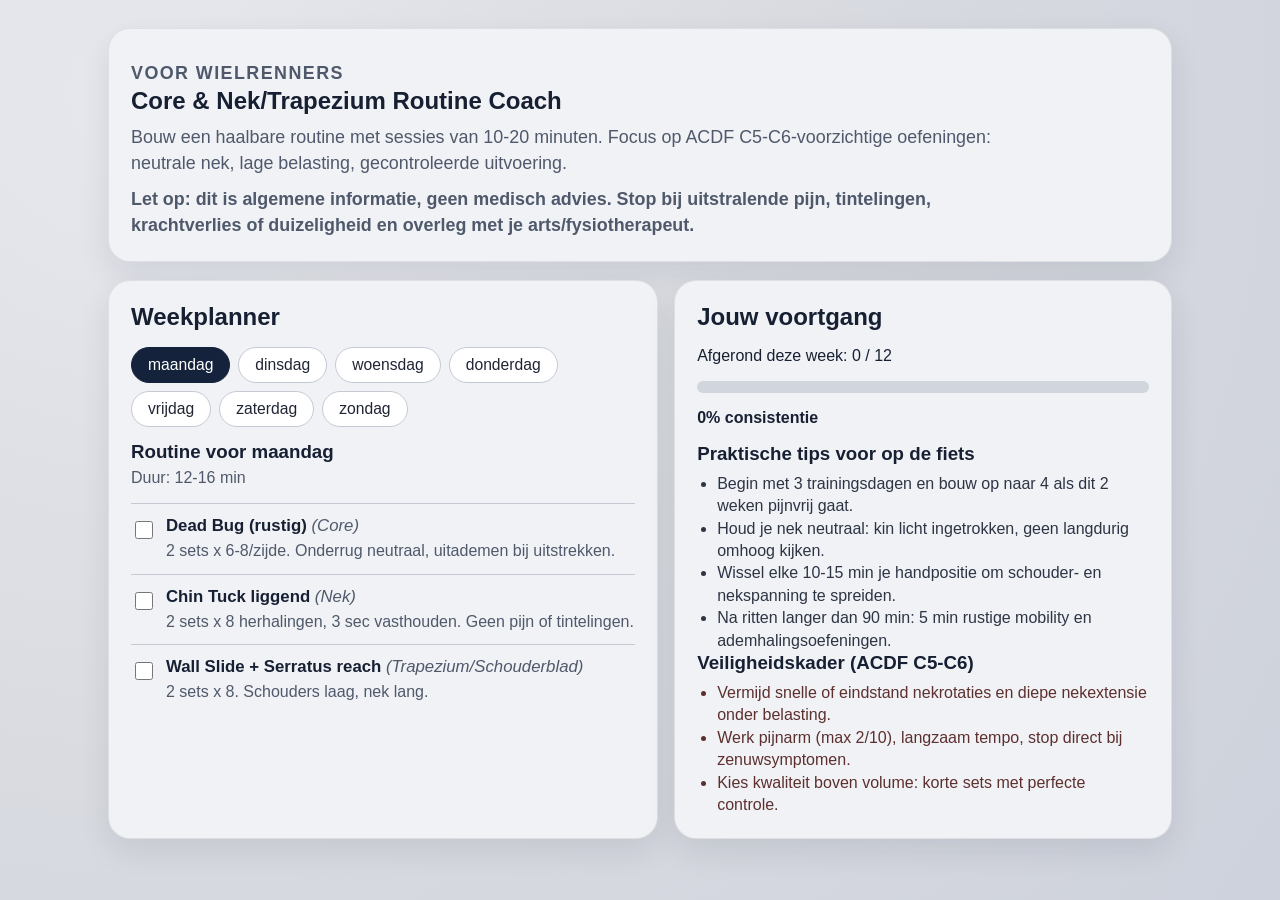
==== index.html @ ab3a2b02 "Create cyclist-safe routine web app and GitHub Pages deploy" ====
<!doctype html>
<html lang="nl">
  <head>
    <meta charset="UTF-8" />
    <meta name="viewport" content="width=device-width, initial-scale=1.0" />
    <title>Core & Nek/Trapezium Routine Coach</title>
    <link rel="stylesheet" href="styles.css" />
  </head>
  <body>
    <main class="app-shell">
      <section class="hero card">
        <p class="eyebrow">Voor wielrenners</p>
        <h1>Core & Nek/Trapezium Routine Coach</h1>
        <p>
          Bouw een haalbare routine met sessies van 10-20 minuten. Focus op ACDF C5-C6-voorzichtige
          oefeningen: neutrale nek, lage belasting, gecontroleerde uitvoering.
        </p>
        <p class="disclaimer">
          Let op: dit is algemene informatie, geen medisch advies. Stop bij uitstralende pijn, tintelingen,
          krachtverlies of duizeligheid en overleg met je arts/fysiotherapeut.
        </p>
      </section>

      <section class="content-grid">
        <section class="card planner">
          <h2>Weekplanner</h2>
          <div id="dayChips" class="chips"></div>

          <div class="planner-header">
            <h3 id="routineTitle">Routine</h3>
            <p id="routineDuration" class="muted"></p>
          </div>

          <ul id="exerciseList" class="exercise-list"></ul>
        </section>

        <aside class="card progress">
          <h2>Jouw voortgang</h2>
          <p id="doneText">Afgerond deze week: 0 / 12</p>
          <div class="bar-track" aria-hidden="true">
            <div id="barFill" class="bar-fill"></div>
          </div>
          <p id="consistencyText" class="consistency">0% consistentie</p>

          <h3>Praktische tips voor op de fiets</h3>
          <ul class="tips">
            <li>Begin met 3 trainingsdagen en bouw op naar 4 als dit 2 weken pijnvrij gaat.</li>
            <li>Houd je nek neutraal: kin licht ingetrokken, geen langdurig omhoog kijken.</li>
            <li>Wissel elke 10-15 min je handpositie om schouder- en nekspanning te spreiden.</li>
            <li>Na ritten langer dan 90 min: 5 min rustige mobility en ademhalingsoefeningen.</li>
          </ul>

          <h3>Veiligheidskader (ACDF C5-C6)</h3>
          <ul class="tips warning">
            <li>Vermijd snelle of eindstand nekrotaties en diepe nekextensie onder belasting.</li>
            <li>Werk pijnarm (max 2/10), langzaam tempo, stop direct bij zenuwsymptomen.</li>
            <li>Kies kwaliteit boven volume: korte sets met perfecte controle.</li>
          </ul>
        </aside>
      </section>
    </main>

    <script src="app.js"></script>
  </body>
</html>
---- styles.css ----
:root {
  --bg: #d9dbe1;
  --card: #eff1f4;
  --text: #172033;
  --muted: #4f596b;
  --line: #c4c9d4;
  --accent: #14223b;
  --accent-soft: #e2e8f5;
  --ok: #2f6f5e;
}

* {
  box-sizing: border-box;
}

body {
  margin: 0;
  font-family: "Segoe UI", "Avenir Next", sans-serif;
  background: radial-gradient(circle at 10% 10%, #e6e8ee 0%, var(--bg) 48%, #ced2dc 100%);
  color: var(--text);
}

.app-shell {
  max-width: 1120px;
  margin: 0 auto;
  padding: 28px;
  min-height: 100vh;
}

.card {
  background: color-mix(in oklab, var(--card) 92%, white 8%);
  border: 1px solid rgba(0, 0, 0, 0.08);
  border-radius: 22px;
  padding: 22px;
  box-shadow: 0 12px 32px rgba(16, 20, 28, 0.09);
}

.hero h1,
h2,
h3 {
  margin: 0;
}

.hero p {
  margin: 10px 0 0;
  max-width: 900px;
  color: var(--muted);
  font-size: 1.12rem;
  line-height: 1.45;
}

.eyebrow {
  font-size: 0.88rem;
  letter-spacing: 0.08em;
  text-transform: uppercase;
  color: var(--ok);
  font-weight: 650;
}

.disclaimer {
  font-size: 0.93rem;
  color: #5b2f2f;
  font-weight: 550;
}

.content-grid {
  margin-top: 18px;
  display: grid;
  grid-template-columns: 1.05fr 0.95fr;
  gap: 16px;
}

.chips {
  display: flex;
  flex-wrap: wrap;
  gap: 8px;
  margin: 16px 0 10px;
}

.chip {
  border: 1px solid var(--line);
  border-radius: 999px;
  background: #fff;
  color: #202534;
  padding: 8px 16px;
  font-size: 0.98rem;
  cursor: pointer;
  transition: 120ms ease;
}

.chip.active {
  background: var(--accent);
  color: #fff;
  border-color: var(--accent);
}

.planner-header {
  margin: 14px 0 6px;
}

.muted {
  color: var(--muted);
  margin-top: 6px;
}

.exercise-list {
  list-style: none;
  margin: 0;
  padding: 0;
}

.exercise-item {
  border-top: 1px solid var(--line);
  padding: 12px 0;
}

.exercise-row {
  display: flex;
  align-items: flex-start;
  gap: 10px;
}

.exercise-title {
  margin: 0;
  font-size: 1.34rem;
}

.exercise-label {
  margin: 0;
  font-size: 1.05rem;
  font-weight: 650;
}

.focus {
  color: var(--muted);
  font-style: italic;
  font-weight: 500;
}

.exercise-note {
  margin: 4px 0 0;
  color: var(--muted);
  line-height: 1.35;
}

.optional {
  color: #36545f;
  font-size: 0.86rem;
  margin-left: 4px;
  font-weight: 600;
}

.bar-track {
  width: 100%;
  height: 12px;
  border-radius: 99px;
  background: #d0d5de;
  overflow: hidden;
  margin: 8px 0 10px;
}

.bar-fill {
  width: 0%;
  height: 100%;
  border-radius: inherit;
  background: linear-gradient(90deg, #1d2e53, #2f6f5e);
  transition: width 180ms ease;
}

.consistency {
  font-weight: 650;
}

.tips {
  margin: 8px 0 0;
  padding-left: 20px;
  color: #2d3444;
  line-height: 1.4;
}

.warning {
  color: #5d2f2f;
}

input[type="checkbox"] {
  margin-top: 5px;
  width: 18px;
  height: 18px;
}

@media (max-width: 900px) {
  .app-shell {
    padding: 16px;
  }

  .content-grid {
    grid-template-columns: 1fr;
  }

  .hero p {
    font-size: 1rem;
  }
}
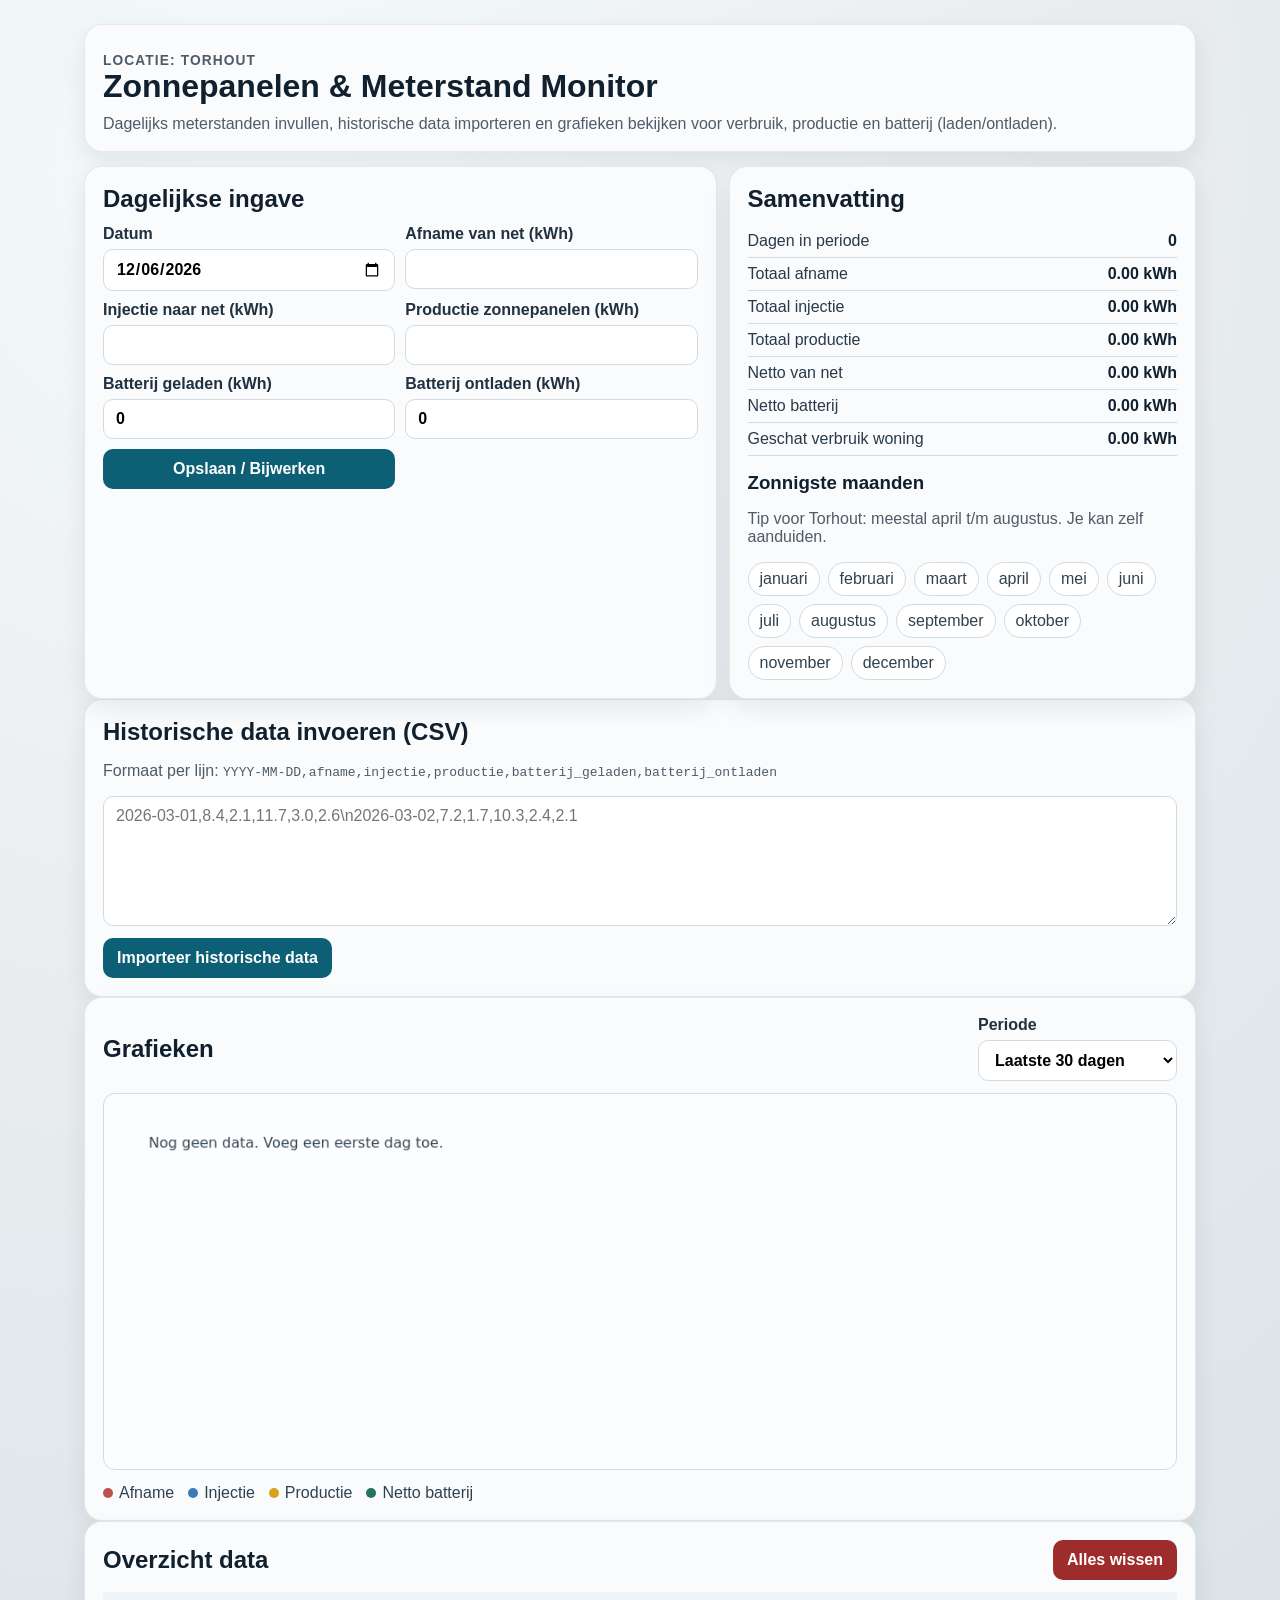
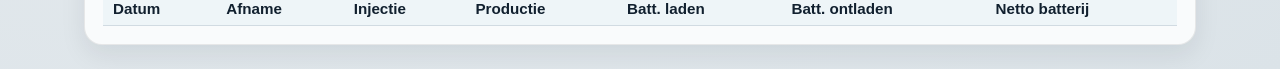
==== commit a4224e1f: "Nieuwe zonnepanelen monitor website" ====
--- a/index.html
+++ b/index.html
@@ -3,60 +3,120 @@
   <head>
     <meta charset="UTF-8" />
     <meta name="viewport" content="width=device-width, initial-scale=1.0" />
-    <title>Core & Nek/Trapezium Routine Coach</title>
+    <title>Zonnepanelen Monitor - Torhout</title>
     <link rel="stylesheet" href="styles.css" />
   </head>
   <body>
-    <main class="app-shell">
-      <section class="hero card">
-        <p class="eyebrow">Voor wielrenners</p>
-        <h1>Core & Nek/Trapezium Routine Coach</h1>
+    <main class="container">
+      <header class="hero card">
+        <p class="eyebrow">Locatie: Torhout</p>
+        <h1>Zonnepanelen & Meterstand Monitor</h1>
         <p>
-          Bouw een haalbare routine met sessies van 10-20 minuten. Focus op ACDF C5-C6-voorzichtige
-          oefeningen: neutrale nek, lage belasting, gecontroleerde uitvoering.
+          Dagelijks meterstanden invullen, historische data importeren en grafieken bekijken voor verbruik,
+          productie en batterij (laden/ontladen).
         </p>
-        <p class="disclaimer">
-          Let op: dit is algemene informatie, geen medisch advies. Stop bij uitstralende pijn, tintelingen,
-          krachtverlies of duizeligheid en overleg met je arts/fysiotherapeut.
-        </p>
+      </header>
+
+      <section class="grid">
+        <section class="card">
+          <h2>Dagelijkse ingave</h2>
+          <form id="dailyForm" class="form-grid" autocomplete="off">
+            <label>
+              Datum
+              <input id="date" name="date" type="date" required />
+            </label>
+            <label>
+              Afname van net (kWh)
+              <input id="gridImport" name="gridImport" type="number" min="0" step="0.01" required />
+            </label>
+            <label>
+              Injectie naar net (kWh)
+              <input id="gridExport" name="gridExport" type="number" min="0" step="0.01" required />
+            </label>
+            <label>
+              Productie zonnepanelen (kWh)
+              <input id="solarProduction" name="solarProduction" type="number" min="0" step="0.01" required />
+            </label>
+            <label>
+              Batterij geladen (kWh)
+              <input id="batteryCharge" name="batteryCharge" type="number" min="0" step="0.01" value="0" required />
+            </label>
+            <label>
+              Batterij ontladen (kWh)
+              <input id="batteryDischarge" name="batteryDischarge" type="number" min="0" step="0.01" value="0" required />
+            </label>
+            <button type="submit" class="btn">Opslaan / Bijwerken</button>
+          </form>
+        </section>
+
+        <aside class="card">
+          <h2>Samenvatting</h2>
+          <dl id="stats" class="stats-list"></dl>
+          <h3>Zonnigste maanden</h3>
+          <p class="muted">Tip voor Torhout: meestal april t/m augustus. Je kan zelf aanduiden.</p>
+          <div id="monthTags" class="month-tags"></div>
+        </aside>
       </section>
 
-      <section class="content-grid">
-        <section class="card planner">
-          <h2>Weekplanner</h2>
-          <div id="dayChips" class="chips"></div>
+      <section class="card">
+        <h2>Historische data invoeren (CSV)</h2>
+        <p class="muted">
+          Formaat per lijn: <code>YYYY-MM-DD,afname,injectie,productie,batterij_geladen,batterij_ontladen</code>
+        </p>
+        <textarea
+          id="bulkInput"
+          rows="6"
+          placeholder="2026-03-01,8.4,2.1,11.7,3.0,2.6\n2026-03-02,7.2,1.7,10.3,2.4,2.1"
+        ></textarea>
+        <div class="row">
+          <button id="importBtn" class="btn" type="button">Importeer historische data</button>
+          <p id="importFeedback" class="muted"></p>
+        </div>
+      </section>
 
-          <div class="planner-header">
-            <h3 id="routineTitle">Routine</h3>
-            <p id="routineDuration" class="muted"></p>
-          </div>
+      <section class="card">
+        <div class="chart-header">
+          <h2>Grafieken</h2>
+          <label>
+            Periode
+            <select id="rangeSelect">
+              <option value="30">Laatste 30 dagen</option>
+              <option value="90">Laatste 90 dagen</option>
+              <option value="365">Laatste 12 maanden</option>
+              <option value="all">Alles</option>
+            </select>
+          </label>
+        </div>
+        <canvas id="chart" width="1200" height="420" aria-label="Energie grafiek"></canvas>
+        <div class="legend">
+          <span><i class="dot import"></i>Afname</span>
+          <span><i class="dot export"></i>Injectie</span>
+          <span><i class="dot solar"></i>Productie</span>
+          <span><i class="dot battery"></i>Netto batterij</span>
+        </div>
+      </section>
 
-          <ul id="exerciseList" class="exercise-list"></ul>
-        </section>
-
-        <aside class="card progress">
-          <h2>Jouw voortgang</h2>
-          <p id="doneText">Afgerond deze week: 0 / 12</p>
-          <div class="bar-track" aria-hidden="true">
-            <div id="barFill" class="bar-fill"></div>
-          </div>
-          <p id="consistencyText" class="consistency">0% consistentie</p>
-
-          <h3>Praktische tips voor op de fiets</h3>
-          <ul class="tips">
-            <li>Begin met 3 trainingsdagen en bouw op naar 4 als dit 2 weken pijnvrij gaat.</li>
-            <li>Houd je nek neutraal: kin licht ingetrokken, geen langdurig omhoog kijken.</li>
-            <li>Wissel elke 10-15 min je handpositie om schouder- en nekspanning te spreiden.</li>
-            <li>Na ritten langer dan 90 min: 5 min rustige mobility en ademhalingsoefeningen.</li>
-          </ul>
-
-          <h3>Veiligheidskader (ACDF C5-C6)</h3>
-          <ul class="tips warning">
-            <li>Vermijd snelle of eindstand nekrotaties en diepe nekextensie onder belasting.</li>
-            <li>Werk pijnarm (max 2/10), langzaam tempo, stop direct bij zenuwsymptomen.</li>
-            <li>Kies kwaliteit boven volume: korte sets met perfecte controle.</li>
-          </ul>
-        </aside>
+      <section class="card">
+        <div class="table-header">
+          <h2>Overzicht data</h2>
+          <button id="clearBtn" class="btn danger" type="button">Alles wissen</button>
+        </div>
+        <div class="table-wrap">
+          <table>
+            <thead>
+              <tr>
+                <th>Datum</th>
+                <th>Afname</th>
+                <th>Injectie</th>
+                <th>Productie</th>
+                <th>Batt. laden</th>
+                <th>Batt. ontladen</th>
+                <th>Netto batterij</th>
+              </tr>
+            </thead>
+            <tbody id="dataRows"></tbody>
+          </table>
+        </div>
       </section>
     </main>
 
--- a/styles.css
+++ b/styles.css
@@ -1,12 +1,12 @@
 :root {
-  --bg: #d9dbe1;
-  --card: #eff1f4;
-  --text: #172033;
-  --muted: #4f596b;
-  --line: #c4c9d4;
-  --accent: #14223b;
-  --accent-soft: #e2e8f5;
-  --ok: #2f6f5e;
+  --bg: #e9edf0;
+  --card: #f9fbfc;
+  --text: #11202f;
+  --muted: #4f5b67;
+  --line: #d1dbe2;
+  --accent: #0d5f75;
+  --accent-soft: #d8edf3;
+  --danger: #9f2c2c;
 }
 
 * {
@@ -15,24 +15,23 @@
 
 body {
   margin: 0;
-  font-family: "Segoe UI", "Avenir Next", sans-serif;
-  background: radial-gradient(circle at 10% 10%, #e6e8ee 0%, var(--bg) 48%, #ced2dc 100%);
+  font-family: "Avenir Next", "Segoe UI", sans-serif;
+  background: radial-gradient(circle at 20% 10%, #f5fafc 0%, var(--bg) 46%, #dbe3e8 100%);
   color: var(--text);
 }
 
-.app-shell {
-  max-width: 1120px;
+.container {
+  max-width: 1160px;
   margin: 0 auto;
-  padding: 28px;
-  min-height: 100vh;
+  padding: 24px;
 }
 
 .card {
-  background: color-mix(in oklab, var(--card) 92%, white 8%);
+  background: var(--card);
   border: 1px solid rgba(0, 0, 0, 0.08);
-  border-radius: 22px;
-  padding: 22px;
-  box-shadow: 0 12px 32px rgba(16, 20, 28, 0.09);
+  border-radius: 18px;
+  padding: 18px;
+  box-shadow: 0 10px 26px rgba(14, 30, 44, 0.08);
 }
 
 .hero h1,
@@ -42,162 +41,214 @@
 }
 
 .hero p {
+  color: var(--muted);
   margin: 10px 0 0;
-  max-width: 900px;
+}
+
+.eyebrow {
+  margin: 0;
+  text-transform: uppercase;
+  letter-spacing: 0.08em;
+  font-size: 0.86rem;
+  color: var(--accent);
+  font-weight: 700;
+}
+
+.grid {
+  margin-top: 14px;
+  display: grid;
+  gap: 12px;
+  grid-template-columns: 1.15fr 0.85fr;
+}
+
+.form-grid {
+  margin-top: 12px;
+  display: grid;
+  gap: 10px;
+  grid-template-columns: repeat(2, minmax(0, 1fr));
+}
+
+label {
+  display: flex;
+  flex-direction: column;
+  gap: 6px;
+  font-weight: 600;
+  color: #223140;
+}
+
+input,
+select,
+textarea,
+button {
+  font: inherit;
+}
+
+input,
+select,
+textarea {
+  border: 1px solid var(--line);
+  border-radius: 10px;
+  padding: 10px 12px;
+  background: #fff;
+}
+
+textarea {
+  width: 100%;
+  resize: vertical;
+}
+
+.btn {
+  border: none;
+  border-radius: 10px;
+  padding: 11px 14px;
+  background: var(--accent);
+  color: #fff;
+  cursor: pointer;
+  font-weight: 650;
+}
+
+.btn:hover {
+  filter: brightness(1.05);
+}
+
+.btn.danger {
+  background: var(--danger);
+}
+
+.stats-list {
+  margin: 12px 0 16px;
+  padding: 0;
+}
+
+.stats-list div {
+  display: flex;
+  justify-content: space-between;
+  gap: 14px;
+  border-bottom: 1px solid var(--line);
+  padding: 7px 0;
+}
+
+.stats-list dt {
+  color: #2a3948;
+}
+
+.stats-list dd {
+  margin: 0;
+  font-weight: 700;
+}
+
+.muted {
   color: var(--muted);
-  font-size: 1.12rem;
-  line-height: 1.45;
-}
-
-.eyebrow {
-  font-size: 0.88rem;
-  letter-spacing: 0.08em;
-  text-transform: uppercase;
-  color: var(--ok);
-  font-weight: 650;
-}
-
-.disclaimer {
-  font-size: 0.93rem;
-  color: #5b2f2f;
-  font-weight: 550;
-}
-
-.content-grid {
-  margin-top: 18px;
-  display: grid;
-  grid-template-columns: 1.05fr 0.95fr;
-  gap: 16px;
-}
-
-.chips {
-  display: flex;
-  flex-wrap: wrap;
+}
+
+.row {
+  margin-top: 8px;
+  display: flex;
+  gap: 12px;
+  align-items: center;
+  flex-wrap: wrap;
+}
+
+.chart-header,
+.table-header {
+  display: flex;
+  justify-content: space-between;
+  gap: 12px;
+  align-items: center;
+  flex-wrap: wrap;
+  margin-bottom: 12px;
+}
+
+canvas {
+  width: 100%;
+  height: auto;
+  border: 1px solid var(--line);
+  border-radius: 12px;
+  background: #fbfdfe;
+}
+
+.legend {
+  margin-top: 10px;
+  display: flex;
+  flex-wrap: wrap;
+  gap: 14px;
+  color: #31404f;
+}
+
+.dot {
+  width: 10px;
+  height: 10px;
+  border-radius: 50%;
+  display: inline-block;
+  margin-right: 6px;
+}
+
+.dot.import {
+  background: #bd4f4f;
+}
+
+.dot.export {
+  background: #3c7bb8;
+}
+
+.dot.solar {
+  background: #db9f1f;
+}
+
+.dot.battery {
+  background: #25745f;
+}
+
+.month-tags {
+  display: flex;
   gap: 8px;
-  margin: 16px 0 10px;
-}
-
-.chip {
+  flex-wrap: wrap;
+}
+
+.month-tag {
   border: 1px solid var(--line);
   border-radius: 999px;
   background: #fff;
-  color: #202534;
-  padding: 8px 16px;
-  font-size: 0.98rem;
+  color: #304250;
+  padding: 7px 11px;
   cursor: pointer;
-  transition: 120ms ease;
-}
-
-.chip.active {
-  background: var(--accent);
-  color: #fff;
-  border-color: var(--accent);
-}
-
-.planner-header {
-  margin: 14px 0 6px;
-}
-
-.muted {
-  color: var(--muted);
-  margin-top: 6px;
-}
-
-.exercise-list {
-  list-style: none;
-  margin: 0;
-  padding: 0;
-}
-
-.exercise-item {
-  border-top: 1px solid var(--line);
-  padding: 12px 0;
-}
-
-.exercise-row {
-  display: flex;
-  align-items: flex-start;
-  gap: 10px;
-}
-
-.exercise-title {
-  margin: 0;
-  font-size: 1.34rem;
-}
-
-.exercise-label {
-  margin: 0;
-  font-size: 1.05rem;
-  font-weight: 650;
-}
-
-.focus {
-  color: var(--muted);
-  font-style: italic;
-  font-weight: 500;
-}
-
-.exercise-note {
-  margin: 4px 0 0;
-  color: var(--muted);
-  line-height: 1.35;
-}
-
-.optional {
-  color: #36545f;
-  font-size: 0.86rem;
-  margin-left: 4px;
-  font-weight: 600;
-}
-
-.bar-track {
+}
+
+.month-tag.active {
+  border-color: #c78f17;
+  background: #f6e8c6;
+  color: #6f4e12;
+  font-weight: 700;
+}
+
+.table-wrap {
+  overflow: auto;
+}
+
+table {
   width: 100%;
-  height: 12px;
-  border-radius: 99px;
-  background: #d0d5de;
-  overflow: hidden;
-  margin: 8px 0 10px;
-}
-
-.bar-fill {
-  width: 0%;
-  height: 100%;
-  border-radius: inherit;
-  background: linear-gradient(90deg, #1d2e53, #2f6f5e);
-  transition: width 180ms ease;
-}
-
-.consistency {
-  font-weight: 650;
-}
-
-.tips {
-  margin: 8px 0 0;
-  padding-left: 20px;
-  color: #2d3444;
-  line-height: 1.4;
-}
-
-.warning {
-  color: #5d2f2f;
-}
-
-input[type="checkbox"] {
-  margin-top: 5px;
-  width: 18px;
-  height: 18px;
-}
-
-@media (max-width: 900px) {
-  .app-shell {
-    padding: 16px;
+  border-collapse: collapse;
+}
+
+th,
+td {
+  text-align: left;
+  border-bottom: 1px solid var(--line);
+  padding: 8px 10px;
+  font-size: 0.95rem;
+}
+
+th {
+  background: #eef5f8;
+}
+
+@media (max-width: 920px) {
+  .container {
+    padding: 14px;
   }
 
-  .content-grid {
+  .grid,
+  .form-grid {
     grid-template-columns: 1fr;
   }
-
-  .hero p {
-    font-size: 1rem;
-  }
-}
+}
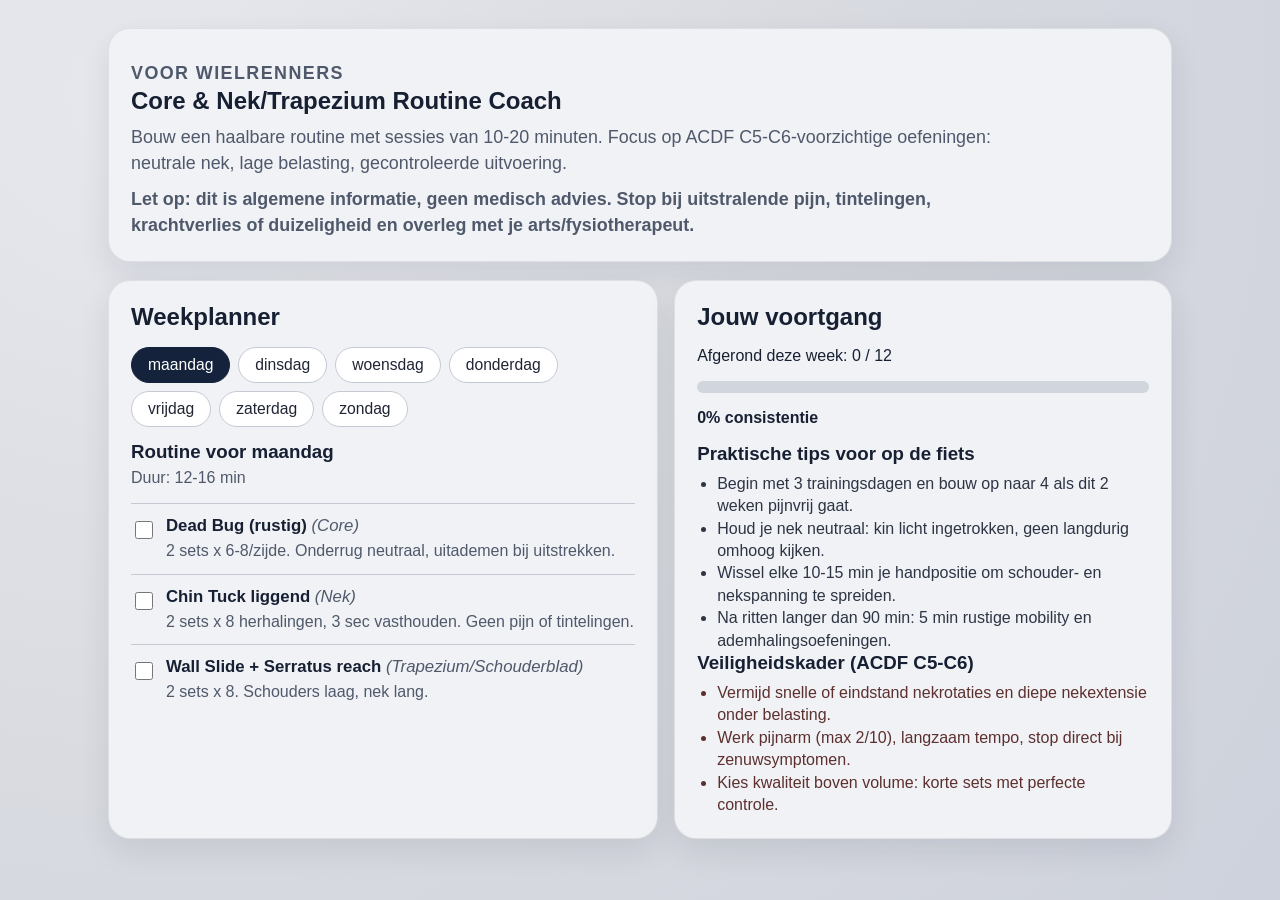
==== commit 3b6c9836: "Revert "Nieuwe zonnepanelen monitor website" This reverts commit a4224e1fd5014ae488d5fd21b290e4b1b27" ====
--- a/index.html
+++ b/index.html
@@ -3,120 +3,60 @@
   <head>
     <meta charset="UTF-8" />
     <meta name="viewport" content="width=device-width, initial-scale=1.0" />
-    <title>Zonnepanelen Monitor - Torhout</title>
+    <title>Core & Nek/Trapezium Routine Coach</title>
     <link rel="stylesheet" href="styles.css" />
   </head>
   <body>
-    <main class="container">
-      <header class="hero card">
-        <p class="eyebrow">Locatie: Torhout</p>
-        <h1>Zonnepanelen & Meterstand Monitor</h1>
+    <main class="app-shell">
+      <section class="hero card">
+        <p class="eyebrow">Voor wielrenners</p>
+        <h1>Core & Nek/Trapezium Routine Coach</h1>
         <p>
-          Dagelijks meterstanden invullen, historische data importeren en grafieken bekijken voor verbruik,
-          productie en batterij (laden/ontladen).
+          Bouw een haalbare routine met sessies van 10-20 minuten. Focus op ACDF C5-C6-voorzichtige
+          oefeningen: neutrale nek, lage belasting, gecontroleerde uitvoering.
         </p>
-      </header>
+        <p class="disclaimer">
+          Let op: dit is algemene informatie, geen medisch advies. Stop bij uitstralende pijn, tintelingen,
+          krachtverlies of duizeligheid en overleg met je arts/fysiotherapeut.
+        </p>
+      </section>
 
-      <section class="grid">
-        <section class="card">
-          <h2>Dagelijkse ingave</h2>
-          <form id="dailyForm" class="form-grid" autocomplete="off">
-            <label>
-              Datum
-              <input id="date" name="date" type="date" required />
-            </label>
-            <label>
-              Afname van net (kWh)
-              <input id="gridImport" name="gridImport" type="number" min="0" step="0.01" required />
-            </label>
-            <label>
-              Injectie naar net (kWh)
-              <input id="gridExport" name="gridExport" type="number" min="0" step="0.01" required />
-            </label>
-            <label>
-              Productie zonnepanelen (kWh)
-              <input id="solarProduction" name="solarProduction" type="number" min="0" step="0.01" required />
-            </label>
-            <label>
-              Batterij geladen (kWh)
-              <input id="batteryCharge" name="batteryCharge" type="number" min="0" step="0.01" value="0" required />
-            </label>
-            <label>
-              Batterij ontladen (kWh)
-              <input id="batteryDischarge" name="batteryDischarge" type="number" min="0" step="0.01" value="0" required />
-            </label>
-            <button type="submit" class="btn">Opslaan / Bijwerken</button>
-          </form>
+      <section class="content-grid">
+        <section class="card planner">
+          <h2>Weekplanner</h2>
+          <div id="dayChips" class="chips"></div>
+
+          <div class="planner-header">
+            <h3 id="routineTitle">Routine</h3>
+            <p id="routineDuration" class="muted"></p>
+          </div>
+
+          <ul id="exerciseList" class="exercise-list"></ul>
         </section>
 
-        <aside class="card">
-          <h2>Samenvatting</h2>
-          <dl id="stats" class="stats-list"></dl>
-          <h3>Zonnigste maanden</h3>
-          <p class="muted">Tip voor Torhout: meestal april t/m augustus. Je kan zelf aanduiden.</p>
-          <div id="monthTags" class="month-tags"></div>
+        <aside class="card progress">
+          <h2>Jouw voortgang</h2>
+          <p id="doneText">Afgerond deze week: 0 / 12</p>
+          <div class="bar-track" aria-hidden="true">
+            <div id="barFill" class="bar-fill"></div>
+          </div>
+          <p id="consistencyText" class="consistency">0% consistentie</p>
+
+          <h3>Praktische tips voor op de fiets</h3>
+          <ul class="tips">
+            <li>Begin met 3 trainingsdagen en bouw op naar 4 als dit 2 weken pijnvrij gaat.</li>
+            <li>Houd je nek neutraal: kin licht ingetrokken, geen langdurig omhoog kijken.</li>
+            <li>Wissel elke 10-15 min je handpositie om schouder- en nekspanning te spreiden.</li>
+            <li>Na ritten langer dan 90 min: 5 min rustige mobility en ademhalingsoefeningen.</li>
+          </ul>
+
+          <h3>Veiligheidskader (ACDF C5-C6)</h3>
+          <ul class="tips warning">
+            <li>Vermijd snelle of eindstand nekrotaties en diepe nekextensie onder belasting.</li>
+            <li>Werk pijnarm (max 2/10), langzaam tempo, stop direct bij zenuwsymptomen.</li>
+            <li>Kies kwaliteit boven volume: korte sets met perfecte controle.</li>
+          </ul>
         </aside>
-      </section>
-
-      <section class="card">
-        <h2>Historische data invoeren (CSV)</h2>
-        <p class="muted">
-          Formaat per lijn: <code>YYYY-MM-DD,afname,injectie,productie,batterij_geladen,batterij_ontladen</code>
-        </p>
-        <textarea
-          id="bulkInput"
-          rows="6"
-          placeholder="2026-03-01,8.4,2.1,11.7,3.0,2.6\n2026-03-02,7.2,1.7,10.3,2.4,2.1"
-        ></textarea>
-        <div class="row">
-          <button id="importBtn" class="btn" type="button">Importeer historische data</button>
-          <p id="importFeedback" class="muted"></p>
-        </div>
-      </section>
-
-      <section class="card">
-        <div class="chart-header">
-          <h2>Grafieken</h2>
-          <label>
-            Periode
-            <select id="rangeSelect">
-              <option value="30">Laatste 30 dagen</option>
-              <option value="90">Laatste 90 dagen</option>
-              <option value="365">Laatste 12 maanden</option>
-              <option value="all">Alles</option>
-            </select>
-          </label>
-        </div>
-        <canvas id="chart" width="1200" height="420" aria-label="Energie grafiek"></canvas>
-        <div class="legend">
-          <span><i class="dot import"></i>Afname</span>
-          <span><i class="dot export"></i>Injectie</span>
-          <span><i class="dot solar"></i>Productie</span>
-          <span><i class="dot battery"></i>Netto batterij</span>
-        </div>
-      </section>
-
-      <section class="card">
-        <div class="table-header">
-          <h2>Overzicht data</h2>
-          <button id="clearBtn" class="btn danger" type="button">Alles wissen</button>
-        </div>
-        <div class="table-wrap">
-          <table>
-            <thead>
-              <tr>
-                <th>Datum</th>
-                <th>Afname</th>
-                <th>Injectie</th>
-                <th>Productie</th>
-                <th>Batt. laden</th>
-                <th>Batt. ontladen</th>
-                <th>Netto batterij</th>
-              </tr>
-            </thead>
-            <tbody id="dataRows"></tbody>
-          </table>
-        </div>
       </section>
     </main>
 
--- a/styles.css
+++ b/styles.css
@@ -1,12 +1,12 @@
 :root {
-  --bg: #e9edf0;
-  --card: #f9fbfc;
-  --text: #11202f;
-  --muted: #4f5b67;
-  --line: #d1dbe2;
-  --accent: #0d5f75;
-  --accent-soft: #d8edf3;
-  --danger: #9f2c2c;
+  --bg: #d9dbe1;
+  --card: #eff1f4;
+  --text: #172033;
+  --muted: #4f596b;
+  --line: #c4c9d4;
+  --accent: #14223b;
+  --accent-soft: #e2e8f5;
+  --ok: #2f6f5e;
 }
 
 * {
@@ -15,23 +15,24 @@
 
 body {
   margin: 0;
-  font-family: "Avenir Next", "Segoe UI", sans-serif;
-  background: radial-gradient(circle at 20% 10%, #f5fafc 0%, var(--bg) 46%, #dbe3e8 100%);
+  font-family: "Segoe UI", "Avenir Next", sans-serif;
+  background: radial-gradient(circle at 10% 10%, #e6e8ee 0%, var(--bg) 48%, #ced2dc 100%);
   color: var(--text);
 }
 
-.container {
-  max-width: 1160px;
+.app-shell {
+  max-width: 1120px;
   margin: 0 auto;
-  padding: 24px;
+  padding: 28px;
+  min-height: 100vh;
 }
 
 .card {
-  background: var(--card);
+  background: color-mix(in oklab, var(--card) 92%, white 8%);
   border: 1px solid rgba(0, 0, 0, 0.08);
-  border-radius: 18px;
-  padding: 18px;
-  box-shadow: 0 10px 26px rgba(14, 30, 44, 0.08);
+  border-radius: 22px;
+  padding: 22px;
+  box-shadow: 0 12px 32px rgba(16, 20, 28, 0.09);
 }
 
 .hero h1,
@@ -41,214 +42,162 @@
 }
 
 .hero p {
-  color: var(--muted);
   margin: 10px 0 0;
+  max-width: 900px;
+  color: var(--muted);
+  font-size: 1.12rem;
+  line-height: 1.45;
 }
 
 .eyebrow {
-  margin: 0;
+  font-size: 0.88rem;
+  letter-spacing: 0.08em;
   text-transform: uppercase;
-  letter-spacing: 0.08em;
-  font-size: 0.86rem;
-  color: var(--accent);
-  font-weight: 700;
-}
-
-.grid {
-  margin-top: 14px;
+  color: var(--ok);
+  font-weight: 650;
+}
+
+.disclaimer {
+  font-size: 0.93rem;
+  color: #5b2f2f;
+  font-weight: 550;
+}
+
+.content-grid {
+  margin-top: 18px;
   display: grid;
-  gap: 12px;
-  grid-template-columns: 1.15fr 0.85fr;
-}
-
-.form-grid {
-  margin-top: 12px;
-  display: grid;
-  gap: 10px;
-  grid-template-columns: repeat(2, minmax(0, 1fr));
-}
-
-label {
-  display: flex;
-  flex-direction: column;
-  gap: 6px;
-  font-weight: 600;
-  color: #223140;
-}
-
-input,
-select,
-textarea,
-button {
-  font: inherit;
-}
-
-input,
-select,
-textarea {
-  border: 1px solid var(--line);
-  border-radius: 10px;
-  padding: 10px 12px;
-  background: #fff;
-}
-
-textarea {
-  width: 100%;
-  resize: vertical;
-}
-
-.btn {
-  border: none;
-  border-radius: 10px;
-  padding: 11px 14px;
-  background: var(--accent);
-  color: #fff;
-  cursor: pointer;
-  font-weight: 650;
-}
-
-.btn:hover {
-  filter: brightness(1.05);
-}
-
-.btn.danger {
-  background: var(--danger);
-}
-
-.stats-list {
-  margin: 12px 0 16px;
-  padding: 0;
-}
-
-.stats-list div {
-  display: flex;
-  justify-content: space-between;
-  gap: 14px;
-  border-bottom: 1px solid var(--line);
-  padding: 7px 0;
-}
-
-.stats-list dt {
-  color: #2a3948;
-}
-
-.stats-list dd {
-  margin: 0;
-  font-weight: 700;
-}
-
-.muted {
-  color: var(--muted);
-}
-
-.row {
-  margin-top: 8px;
-  display: flex;
-  gap: 12px;
-  align-items: center;
-  flex-wrap: wrap;
-}
-
-.chart-header,
-.table-header {
-  display: flex;
-  justify-content: space-between;
-  gap: 12px;
-  align-items: center;
-  flex-wrap: wrap;
-  margin-bottom: 12px;
-}
-
-canvas {
-  width: 100%;
-  height: auto;
-  border: 1px solid var(--line);
-  border-radius: 12px;
-  background: #fbfdfe;
-}
-
-.legend {
-  margin-top: 10px;
+  grid-template-columns: 1.05fr 0.95fr;
+  gap: 16px;
+}
+
+.chips {
   display: flex;
   flex-wrap: wrap;
-  gap: 14px;
-  color: #31404f;
-}
-
-.dot {
-  width: 10px;
-  height: 10px;
-  border-radius: 50%;
-  display: inline-block;
-  margin-right: 6px;
-}
-
-.dot.import {
-  background: #bd4f4f;
-}
-
-.dot.export {
-  background: #3c7bb8;
-}
-
-.dot.solar {
-  background: #db9f1f;
-}
-
-.dot.battery {
-  background: #25745f;
-}
-
-.month-tags {
-  display: flex;
   gap: 8px;
-  flex-wrap: wrap;
-}
-
-.month-tag {
+  margin: 16px 0 10px;
+}
+
+.chip {
   border: 1px solid var(--line);
   border-radius: 999px;
   background: #fff;
-  color: #304250;
-  padding: 7px 11px;
+  color: #202534;
+  padding: 8px 16px;
+  font-size: 0.98rem;
   cursor: pointer;
-}
-
-.month-tag.active {
-  border-color: #c78f17;
-  background: #f6e8c6;
-  color: #6f4e12;
-  font-weight: 700;
-}
-
-.table-wrap {
-  overflow: auto;
-}
-
-table {
+  transition: 120ms ease;
+}
+
+.chip.active {
+  background: var(--accent);
+  color: #fff;
+  border-color: var(--accent);
+}
+
+.planner-header {
+  margin: 14px 0 6px;
+}
+
+.muted {
+  color: var(--muted);
+  margin-top: 6px;
+}
+
+.exercise-list {
+  list-style: none;
+  margin: 0;
+  padding: 0;
+}
+
+.exercise-item {
+  border-top: 1px solid var(--line);
+  padding: 12px 0;
+}
+
+.exercise-row {
+  display: flex;
+  align-items: flex-start;
+  gap: 10px;
+}
+
+.exercise-title {
+  margin: 0;
+  font-size: 1.34rem;
+}
+
+.exercise-label {
+  margin: 0;
+  font-size: 1.05rem;
+  font-weight: 650;
+}
+
+.focus {
+  color: var(--muted);
+  font-style: italic;
+  font-weight: 500;
+}
+
+.exercise-note {
+  margin: 4px 0 0;
+  color: var(--muted);
+  line-height: 1.35;
+}
+
+.optional {
+  color: #36545f;
+  font-size: 0.86rem;
+  margin-left: 4px;
+  font-weight: 600;
+}
+
+.bar-track {
   width: 100%;
-  border-collapse: collapse;
-}
-
-th,
-td {
-  text-align: left;
-  border-bottom: 1px solid var(--line);
-  padding: 8px 10px;
-  font-size: 0.95rem;
-}
-
-th {
-  background: #eef5f8;
-}
-
-@media (max-width: 920px) {
-  .container {
-    padding: 14px;
+  height: 12px;
+  border-radius: 99px;
+  background: #d0d5de;
+  overflow: hidden;
+  margin: 8px 0 10px;
+}
+
+.bar-fill {
+  width: 0%;
+  height: 100%;
+  border-radius: inherit;
+  background: linear-gradient(90deg, #1d2e53, #2f6f5e);
+  transition: width 180ms ease;
+}
+
+.consistency {
+  font-weight: 650;
+}
+
+.tips {
+  margin: 8px 0 0;
+  padding-left: 20px;
+  color: #2d3444;
+  line-height: 1.4;
+}
+
+.warning {
+  color: #5d2f2f;
+}
+
+input[type="checkbox"] {
+  margin-top: 5px;
+  width: 18px;
+  height: 18px;
+}
+
+@media (max-width: 900px) {
+  .app-shell {
+    padding: 16px;
   }
 
-  .grid,
-  .form-grid {
+  .content-grid {
     grid-template-columns: 1fr;
   }
-}
+
+  .hero p {
+    font-size: 1rem;
+  }
+}
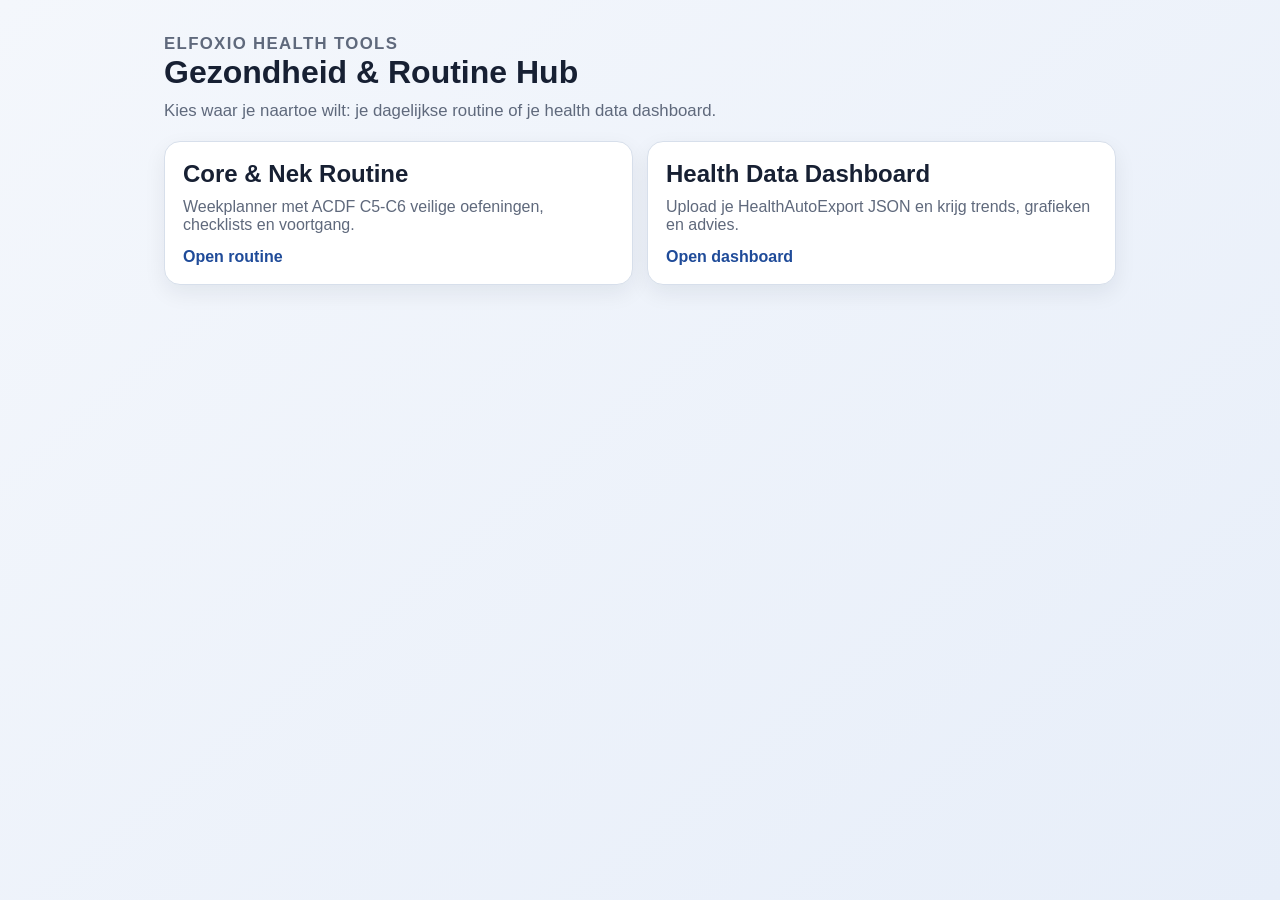
==== commit 895ba004: "Add homepage hub and interactive health dashboard with upload analysis" ====
--- a/index.html
+++ b/index.html
@@ -3,63 +3,30 @@
   <head>
     <meta charset="UTF-8" />
     <meta name="viewport" content="width=device-width, initial-scale=1.0" />
-    <title>Core & Nek/Trapezium Routine Coach</title>
-    <link rel="stylesheet" href="styles.css" />
+    <title>Gezondheid & Routine Hub</title>
+    <link rel="stylesheet" href="home.css" />
   </head>
   <body>
-    <main class="app-shell">
-      <section class="hero card">
-        <p class="eyebrow">Voor wielrenners</p>
-        <h1>Core & Nek/Trapezium Routine Coach</h1>
-        <p>
-          Bouw een haalbare routine met sessies van 10-20 minuten. Focus op ACDF C5-C6-voorzichtige
-          oefeningen: neutrale nek, lage belasting, gecontroleerde uitvoering.
-        </p>
-        <p class="disclaimer">
-          Let op: dit is algemene informatie, geen medisch advies. Stop bij uitstralende pijn, tintelingen,
-          krachtverlies of duizeligheid en overleg met je arts/fysiotherapeut.
-        </p>
+    <main class="home-wrap">
+      <section class="hero">
+        <p class="eyebrow">elfoxio health tools</p>
+        <h1>Gezondheid & Routine Hub</h1>
+        <p>Kies waar je naartoe wilt: je dagelijkse routine of je health data dashboard.</p>
       </section>
 
-      <section class="content-grid">
-        <section class="card planner">
-          <h2>Weekplanner</h2>
-          <div id="dayChips" class="chips"></div>
+      <section class="cards">
+        <a class="card" href="routine.html">
+          <h2>Core & Nek Routine</h2>
+          <p>Weekplanner met ACDF C5-C6 veilige oefeningen, checklists en voortgang.</p>
+          <span class="cta">Open routine</span>
+        </a>
 
-          <div class="planner-header">
-            <h3 id="routineTitle">Routine</h3>
-            <p id="routineDuration" class="muted"></p>
-          </div>
-
-          <ul id="exerciseList" class="exercise-list"></ul>
-        </section>
-
-        <aside class="card progress">
-          <h2>Jouw voortgang</h2>
-          <p id="doneText">Afgerond deze week: 0 / 12</p>
-          <div class="bar-track" aria-hidden="true">
-            <div id="barFill" class="bar-fill"></div>
-          </div>
-          <p id="consistencyText" class="consistency">0% consistentie</p>
-
-          <h3>Praktische tips voor op de fiets</h3>
-          <ul class="tips">
-            <li>Begin met 3 trainingsdagen en bouw op naar 4 als dit 2 weken pijnvrij gaat.</li>
-            <li>Houd je nek neutraal: kin licht ingetrokken, geen langdurig omhoog kijken.</li>
-            <li>Wissel elke 10-15 min je handpositie om schouder- en nekspanning te spreiden.</li>
-            <li>Na ritten langer dan 90 min: 5 min rustige mobility en ademhalingsoefeningen.</li>
-          </ul>
-
-          <h3>Veiligheidskader (ACDF C5-C6)</h3>
-          <ul class="tips warning">
-            <li>Vermijd snelle of eindstand nekrotaties en diepe nekextensie onder belasting.</li>
-            <li>Werk pijnarm (max 2/10), langzaam tempo, stop direct bij zenuwsymptomen.</li>
-            <li>Kies kwaliteit boven volume: korte sets met perfecte controle.</li>
-          </ul>
-        </aside>
+        <a class="card" href="health-dashboard.html">
+          <h2>Health Data Dashboard</h2>
+          <p>Upload je HealthAutoExport JSON en krijg trends, grafieken en advies.</p>
+          <span class="cta">Open dashboard</span>
+        </a>
       </section>
     </main>
-
-    <script src="app.js"></script>
   </body>
 </html>
--- a/home.css
+++ b/home.css
@@ -0,0 +1,91 @@
+:root {
+  --bg: #eef3f9;
+  --text: #172033;
+  --muted: #5f697c;
+  --card: #ffffff;
+  --line: #d7dfeb;
+  --accent: #1f4b99;
+}
+
+* {
+  box-sizing: border-box;
+}
+
+body {
+  margin: 0;
+  font-family: "Segoe UI", "Avenir Next", sans-serif;
+  background: linear-gradient(140deg, #f4f7fc, #e7eef9);
+  color: var(--text);
+}
+
+.home-wrap {
+  max-width: 1000px;
+  margin: 0 auto;
+  min-height: 100vh;
+  padding: 24px;
+}
+
+.hero h1 {
+  margin: 0;
+  font-size: 2rem;
+}
+
+.eyebrow {
+  margin: 0 0 8px;
+  text-transform: uppercase;
+  letter-spacing: 0.08em;
+  font-size: 0.82rem;
+  color: #2f6f5e;
+  font-weight: 700;
+}
+
+.hero p {
+  margin: 10px 0 0;
+  color: var(--muted);
+  font-size: 1.05rem;
+}
+
+.cards {
+  margin-top: 20px;
+  display: grid;
+  gap: 14px;
+  grid-template-columns: 1fr 1fr;
+}
+
+.card {
+  text-decoration: none;
+  color: inherit;
+  background: var(--card);
+  border: 1px solid var(--line);
+  border-radius: 16px;
+  padding: 18px;
+  box-shadow: 0 8px 22px rgba(16, 24, 40, 0.07);
+  transition: transform 120ms ease, box-shadow 120ms ease;
+}
+
+.card:hover {
+  transform: translateY(-2px);
+  box-shadow: 0 12px 28px rgba(16, 24, 40, 0.11);
+}
+
+.card h2 {
+  margin: 0;
+}
+
+.card p {
+  margin: 10px 0 0;
+  color: var(--muted);
+}
+
+.cta {
+  display: inline-block;
+  margin-top: 14px;
+  color: var(--accent);
+  font-weight: 700;
+}
+
+@media (max-width: 860px) {
+  .cards {
+    grid-template-columns: 1fr;
+  }
+}
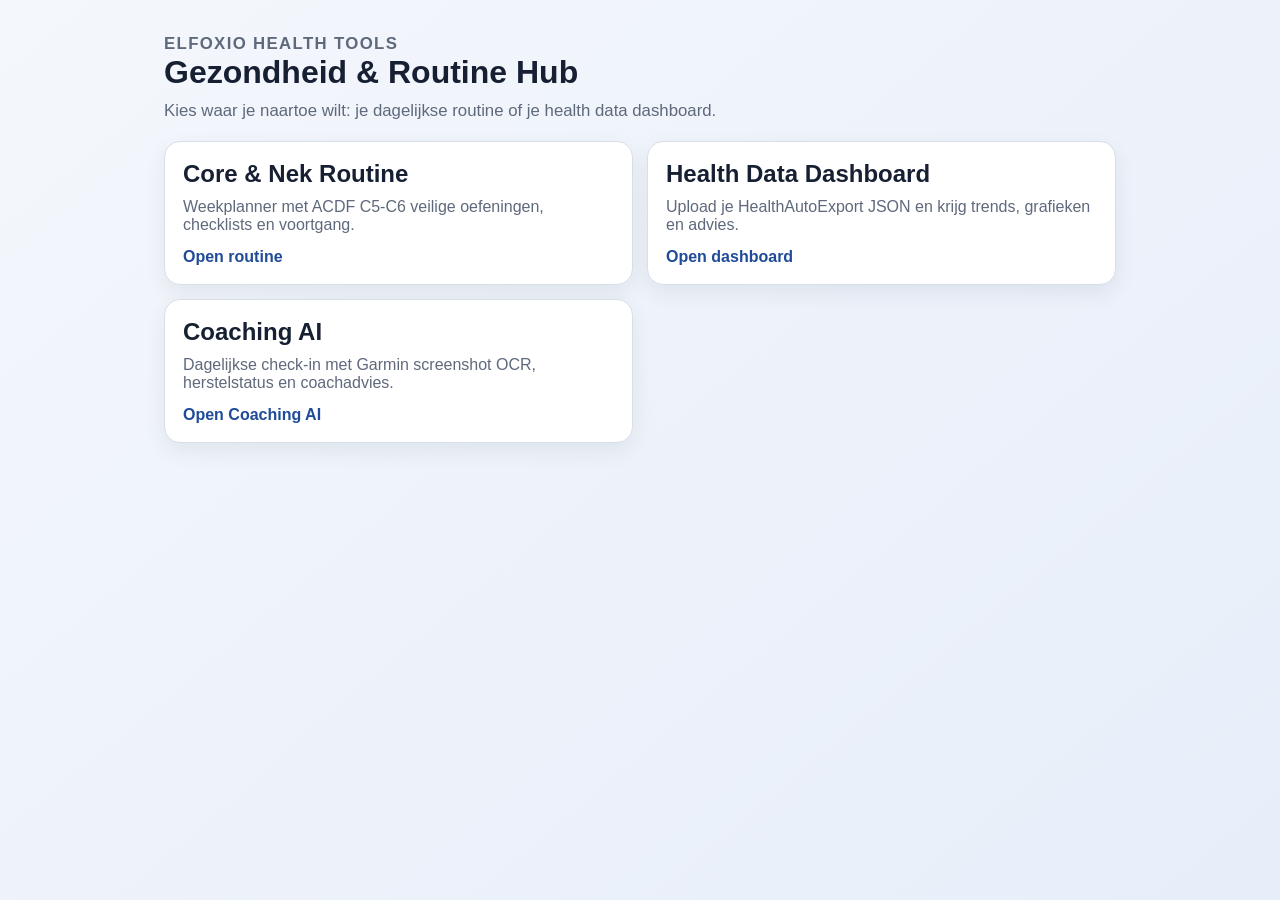
==== commit 33675060: "Add Coaching AI app link on homepage and include app pages" ====
--- a/index.html
+++ b/index.html
@@ -26,6 +26,12 @@
           <p>Upload je HealthAutoExport JSON en krijg trends, grafieken en advies.</p>
           <span class="cta">Open dashboard</span>
         </a>
+
+        <a class="card" href="recovery-ride.html">
+          <h2>Coaching AI</h2>
+          <p>Dagelijkse check-in met Garmin screenshot OCR, herstelstatus en coachadvies.</p>
+          <span class="cta">Open Coaching AI</span>
+        </a>
       </section>
     </main>
   </body>
